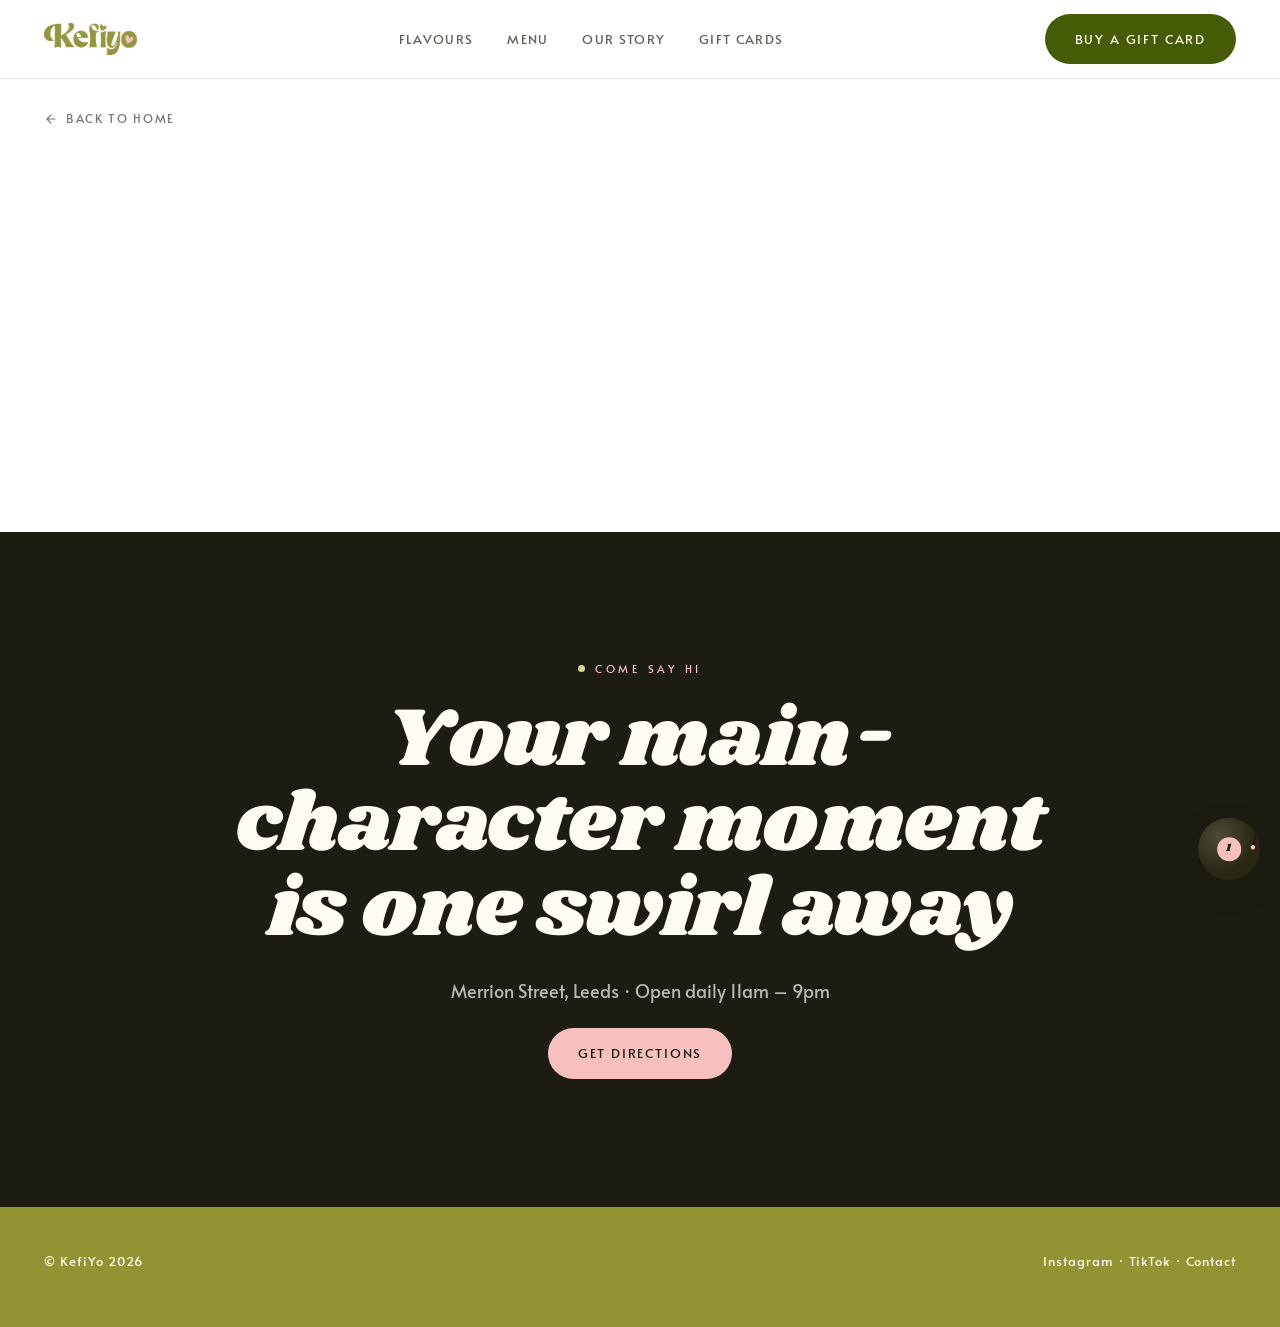
==== events.html @ 271d8703 "Add files via upload" ====
<!doctype html>
<html lang="en">
<head>
<meta charset="utf-8" />
<meta name="viewport" content="width=device-width, initial-scale=1" />

<!-- ============ SEO ============ -->
<title>Events | KefiYo — Frozen Yogurt, Açaí, Matcha &amp; Coffee in Leeds</title>
<meta name="description" content="Tastings, workshops and evenings at KefiYo — see what's coming up at our frozen yogurt, açaí, matcha and coffee counter in Leeds.">
<meta name="keywords" content="KefiYo events, Leeds events, matcha tasting Leeds, açaí workshop Leeds, frozen yogurt Leeds">
<meta name="robots" content="index, follow">
<link rel="canonical" href="https://www.kefiyo.co.uk/events.html">

<meta property="og:type" content="website">
<meta property="og:title" content="Events | KefiYo">
<meta property="og:description" content="Tastings, workshops and evenings at KefiYo — see what's coming up in Leeds.">
<meta property="og:image" content="https://www.kefiyo.co.uk/assets/images/social-media.jpeg">
<meta property="og:url" content="https://www.kefiyo.co.uk/events.html">
<meta property="og:site_name" content="KefiYo">
<meta property="og:locale" content="en_GB">

<meta name="twitter:card" content="summary_large_image">
<meta name="twitter:title" content="Events | KefiYo">
<meta name="twitter:description" content="Tastings, workshops and evenings at KefiYo — see what's coming up in Leeds.">
<meta name="twitter:image" content="https://www.kefiyo.co.uk/assets/images/social-media.jpeg">

<meta name="theme-color" content="#465b06">

<link rel="icon" type="image/png" sizes="32x32" href="assets/images/favicon/favicon-32x32.png">
<link rel="icon" type="image/png" sizes="16x16" href="assets/images/favicon/favicon-16x16.png">
<link rel="apple-touch-icon" sizes="180x180" href="assets/images/favicon/apple-touch-icon.png">
<link rel="icon" href="assets/images/favicon/favicon.ico">
<link rel="manifest" href="assets/images/favicon/site.webmanifest">

<link rel="preconnect" href="https://fonts.googleapis.com">
<link rel="preconnect" href="https://fonts.gstatic.com" crossorigin>
<link href="https://fonts.googleapis.com/css2?family=Shrikhand&family=Alata&display=swap" rel="stylesheet">
<link rel="stylesheet" href="css/style.css">
</head>
<body>

<header>
  <div class="wrap navin">
    <a href="index.html" class="logo"><img src="assets/images/logo.png" alt="KefiYo" style="height:32px;width:auto;display:block"></a>
    <nav class="navlinks" id="navLinks"></nav>
    <a href="index.html#gift" class="btn navcta" id="navCta"></a>
  </div>
</header>

<div class="wrap" style="padding-top:28px">
  <a href="index.html" class="back-link">
    <svg viewBox="0 0 24 24" fill="none" stroke="currentColor" stroke-width="2" stroke-linecap="round" stroke-linejoin="round"><path d="M19 12H5M12 19l-7-7 7-7"/></svg>
    Back to home
  </a>
</div>

<div class="wrap menu-page-hero" id="eventsHero"></div>

<section>
  <div class="wrap">
    <div class="menubar" id="eventsFilter"></div>
    <div class="menu" id="eventsList"></div>
  </div>
</section>

<!-- FINAL CTA -->
<section class="finalcta">
  <div class="wrap final" id="finalContent"></div>
</section>

<footer>
  <div class="wrap" id="siteFooter"></div>
</footer>

<nav class="island" id="islandNav"></nav>

<!-- VINYL MUSIC PLAYER -->
<div class="vinyl-player" id="vinylPlayer">
  <div class="vinyl-disc" id="vinylDisc" role="button" aria-label="Play/pause music" tabindex="0">
    <div class="vinyl-label" id="vinylLabel"><span class="fallback">1</span></div>
    <div class="tonearm" aria-hidden="true">
      <svg viewBox="0 0 34 34" xmlns="http://www.w3.org/2000/svg">
        <circle cx="30" cy="4" r="3.4" fill="#1d1c11"/>
        <line x1="30" y1="4" x2="6" y2="30" stroke="#1d1c11" stroke-width="2.4" stroke-linecap="round"/>
        <circle cx="6" cy="30" r="2.2" fill="#f7c0bf"/>
      </svg>
    </div>
  </div>
  <div class="vinyl-panel">
    <div class="vinyl-meta">
      <span class="t" id="vinylTitle">Track One</span>
      <span class="a" id="vinylArtist">KefiYo Radio</span>
      <span class="vinyl-status" id="vinylStatus"></span>
    </div>
    <div class="vinyl-controls">
      <button id="vinylPrevBtn" aria-label="Previous track">
        <svg viewBox="0 0 24 24" fill="currentColor"><path d="M6 6h2v12H6zM20 6v12L10 12z"/></svg>
      </button>
      <button id="vinylPlayBtn" class="play-btn" aria-label="Play/pause">
        <svg viewBox="0 0 24 24" fill="currentColor"><path d="M8 5v14l11-7z"/></svg>
      </button>
      <button id="vinylNextBtn" aria-label="Next track">
        <svg viewBox="0 0 24 24" fill="currentColor"><path d="M16 6h2v12h-2zM4 6v12l10-6z"/></svg>
      </button>
    </div>
  </div>
  <audio id="vinylAudio" preload="none"></audio>
</div>

<script src="js/content.js"></script>
<script src="js/events-content.js"></script>
<script src="js/script.js"></script>
</body>
</html>
---- css/style.css ----
:root{
  --wasabi:#929433;
  --pink:#f7c0bf;
  --matcha:#d8d79a;
  --cream:#fdfbf2;
  --ink:#1d1c11;
  --deep:#465b06;
  --white:#ffffff;
  --line:rgba(29,28,17,.10);
}
*{box-sizing:border-box;margin:0;padding:0}
html{scroll-behavior:smooth}
body{background:var(--white);color:var(--ink);font-family:'Alata',system-ui,sans-serif;-webkit-font-smoothing:antialiased;overflow-x:hidden;font-size:16px;line-height:1.6}
.d{font-family:'Shrikhand',cursive;font-weight:400}
img,video{display:block;width:100%;height:100%;object-fit:cover}
a{color:inherit;text-decoration:none}
.wrap{max-width:1240px;margin:0 auto;padding:0 24px}
section{padding:clamp(72px,10vw,150px) 0}
.lede{font-size:clamp(15px,1.4vw,18px);color:rgba(29,28,17,.62);max-width:52ch;line-height:1.7}
.eyebrow{font-size:11px;letter-spacing:.34em;text-transform:uppercase;color:var(--wasabi)}
.eyebrow::before{content:"";display:inline-block;width:7px;height:7px;border-radius:50%;background:var(--pink);margin-right:10px;vertical-align:1px}
h2{font-family:'Shrikhand',cursive;font-weight:400;font-size:clamp(30px,4.6vw,60px);line-height:1.02;letter-spacing:-.01em}
/* Big headings (h1/h2/h3) default to pink instead of plain ink.
   Anywhere a heading already has its own color (the green "a little
   better" in the hero, or the cream headings on the dark gift/final
   sections) that more specific rule wins and stays untouched. */
h1,h2,h3{color:var(--pink)}
.btn{display:inline-flex;align-items:center;gap:10px;background:var(--deep);color:var(--cream);border-radius:999px;padding:15px 30px;font-size:13px;letter-spacing:.14em;text-transform:uppercase;transition:.25s}
.btn:hover{background:var(--wasabi)}
.btn.ghost{background:transparent;color:var(--ink);border:1px solid var(--line)}
.btn.ghost:hover{background:var(--cream);border-color:var(--wasabi)}

/* nav */
header{position:sticky;top:0;z-index:70;background:rgba(255,255,255,.86);backdrop-filter:blur(14px);border-bottom:1px solid var(--line)}
.navin{display:flex;align-items:center;justify-content:space-between;height:78px}
.logo{font-family:'Shrikhand',cursive;font-size:26px;color:var(--deep);display:inline-flex;align-items:center}
.navlinks{display:none;gap:34px;font-size:13px;letter-spacing:.1em;text-transform:uppercase;color:rgba(29,28,17,.7)}
.navlinks a:hover{color:var(--deep)}
.navcta{display:none}
@media(min-width:920px){.navlinks{display:flex}.navcta{display:inline-flex}}
@media(max-width:919px){.navin{justify-content:center}}

/* hero */
.hero{padding:clamp(28px,5vw,64px) 0 0}
.heroin{display:grid;gap:clamp(24px,4vw,54px);align-items:end}
.herotop{display:grid;gap:20px;justify-items:center;text-align:center}
.hero h1{font-family:'Shrikhand',cursive;font-size:clamp(42px,9vw,120px);line-height:.95;letter-spacing:-.02em;max-width:16ch}
.hero h1 em{font-style:normal;color:var(--wasabi)}
.herostage{position:relative;border-radius:36px;overflow:hidden;height:clamp(360px,62vh,620px);background:var(--matcha)}
.herostage video{filter:saturate(1.05)}
.floatpill{position:absolute;background:var(--white);border-radius:999px;padding:12px 20px;font-size:12px;letter-spacing:.14em;text-transform:uppercase;box-shadow:0 12px 30px rgba(29,28,17,.14)}
.fp1{left:24px;top:24px;background:var(--matcha);color:var(--ink)}
.fp2{right:24px;bottom:24px;background:var(--pink)}
.strip{display:flex;flex-wrap:wrap;justify-content:center;gap:10px 34px;padding-top:26px;font-size:12px;letter-spacing:.2em;text-transform:uppercase;color:rgba(29,28,17,.5)}

/* flavours */
.flavhead{display:grid;gap:14px;justify-items:center;text-align:center;margin-bottom:clamp(32px,5vw,64px)}
.flavgrid{display:grid;grid-template-columns:repeat(2,1fr);align-items:start;gap:18px 16px}
@media(min-width:640px){.flavgrid{gap:22px 20px}}
@media(min-width:900px){.flavgrid{grid-template-columns:repeat(4,1fr);gap:28px}}
.flav{display:grid;grid-template-rows:auto auto 1fr;gap:12px;text-align:left;align-self:start}
.flav .ph{position:relative;overflow:hidden;border-radius:26px;background:var(--cream);padding-top:133.333%}
.flav .ph img{position:absolute;inset:0;width:100%;height:100%;object-fit:cover;transition:transform .6s ease}
.flav:hover .ph img{transform:scale(1.05)}
.flav:nth-child(2) .ph{background:var(--pink)}
.flav:nth-child(3) .ph{background:var(--matcha)}
.tag{position:absolute;top:14px;left:14px;z-index:2;border-radius:999px;padding:7px 14px;font-size:10.5px;letter-spacing:.18em;text-transform:uppercase;white-space:nowrap}
.t1{background:var(--pink);color:var(--ink)}
.t2{background:var(--wasabi);color:var(--cream)}
.t3{background:var(--deep);color:var(--cream)}
.t4{background:var(--matcha);color:var(--ink)}
.flav h3{font-family:'Shrikhand',cursive;font-weight:400;font-size:20px;line-height:1.2;margin:0}
@media(min-width:640px){.flav h3{font-size:22px}}
@media(min-width:900px){.flav h3{font-size:23px}}
.flav p{font-size:14px;color:rgba(29,28,17,.58);line-height:1.55;margin:0}

/* quiet band */
.band{background:var(--cream)}
.bandin{display:grid;gap:clamp(26px,4vw,60px);align-items:center}
@media(min-width:900px){.bandin{grid-template-columns:1.05fr .95fr}}
.bandmedia{border-radius:32px;overflow:hidden;aspect-ratio:4/3;background:var(--matcha)}
.bandtext{display:grid;gap:20px}
.tickers{display:grid;gap:12px;padding-top:8px}
.tick{display:flex;gap:14px;align-items:center;border-top:1px solid var(--line);padding-top:14px;font-size:14px;color:rgba(29,28,17,.68)}
.tick b{font-family:'Shrikhand',cursive;font-weight:400;font-size:13px;width:40px;height:40px;min-width:40px;display:grid;place-items:center;border-radius:50%}
.tick:nth-child(1) b{background:var(--matcha);color:var(--ink)}
.tick:nth-child(2) b{background:var(--pink);color:var(--ink)}
.tick:nth-child(3) b{background:var(--wasabi);color:var(--cream)}

/* menu */
#menu{background:color-mix(in srgb, var(--matcha) 16%, var(--white))}
.menubar{display:flex;flex-wrap:wrap;gap:8px;justify-content:center;margin-bottom:clamp(28px,4vw,52px)}
.chip{border:1px solid var(--line);border-radius:999px;padding:9px 20px 9px 16px;font-size:12px;letter-spacing:.16em;text-transform:uppercase;color:rgba(29,28,17,.65);cursor:pointer;transition:.2s;background:var(--white);display:inline-flex;align-items:center;gap:9px}
.chip svg{width:17px;height:17px;flex:none}
.menubar .chip:nth-child(1) svg{color:var(--pink)}
.menubar .chip:nth-child(2) svg{color:var(--wasabi)}
.menubar .chip:nth-child(3) svg{color:var(--deep)}
.menubar .chip:nth-child(4) svg{color:var(--matcha)}
.chip.on svg{color:var(--cream)}
.chip:hover{border-color:var(--wasabi);color:var(--deep)}
.chip.on{background:var(--wasabi);color:var(--cream);border-color:var(--wasabi)}
.menu{display:grid;gap:0}
.row{display:grid;grid-template-columns:1fr auto;gap:16px;align-items:baseline;padding:22px 8px;border-top:1px solid color-mix(in srgb, var(--ink) 12%, transparent);transition:.2s;border-radius:14px}
.row:last-child{border-bottom:1px solid color-mix(in srgb, var(--ink) 12%, transparent)}
.row:hover{background:rgba(255,255,255,.85);padding-left:18px}
.row.is-hidden{display:none}
.row h4{font-size:17px;font-weight:400}
.row h4::before{content:"";display:inline-block;width:8px;height:8px;border-radius:50%;margin-right:12px;vertical-align:2px}
.row:nth-child(3n+1) h4::before{background:var(--pink)}
.row:nth-child(3n+2) h4::before{background:var(--matcha)}
.row:nth-child(3n) h4::before{background:var(--wasabi)}
.row span{font-size:13px;color:rgba(29,28,17,.5);display:block;margin-top:4px}
.row h4 .badge{display:inline-block;background:var(--pink);color:var(--ink);border-radius:999px;font-size:9.5px;letter-spacing:.14em;text-transform:uppercase;padding:5px 11px;margin-left:10px;vertical-align:2px;line-height:1.4;margin-top:0}
.price{font-family:'Shrikhand',cursive;font-weight:400;color:var(--wasabi);font-size:16px}
.menufoot{display:flex;justify-content:center;padding-top:clamp(28px,4vw,48px)}

/* insta */
.igsection{background:color-mix(in srgb, var(--pink) 20%, var(--white));position:relative;overflow:hidden}
.igsection .flavhead{position:relative;margin-bottom:clamp(28px,4vw,48px)}
.igsection .eyebrow{color:var(--wasabi);display:inline-flex;align-items:center;gap:8px}
.igsection .eyebrow::before{content:none}
.igsection .eyebrow svg{width:16px;height:16px;flex:none}
.igsection h2{color:var(--ink)}
.ig-sticker{position:absolute;top:-18px;right:2%;width:clamp(90px,11vw,128px);aspect-ratio:1;background:var(--cream);border:3px solid var(--ink);border-radius:50%;display:grid;place-items:center;text-align:center;line-height:1.15;font-family:'Shrikhand',cursive;font-weight:400;font-size:clamp(11px,1.2vw,14px);color:var(--ink);transform:rotate(-8deg);animation:igwobble 6s ease-in-out infinite;padding:10px;box-shadow:0 12px 26px rgba(29,28,17,.16)}
@keyframes igwobble{50%{transform:rotate(6deg) translateY(-6px)}}
@media(max-width:640px){.ig-sticker{position:static;margin:0 auto 16px;transform:rotate(-6deg)}}
.igrid{display:grid;grid-template-columns:repeat(2,1fr);gap:10px}
@media(min-width:800px){.igrid{grid-template-columns:repeat(4,1fr)}}
.igrid > *{aspect-ratio:4/5;border-radius:20px;overflow:hidden;background:var(--white);box-shadow:0 14px 30px rgba(29,28,17,.12);transition:transform .3s ease}
.igrid > *:hover{transform:translateY(-6px)}
.ig-follow{display:flex;justify-content:center;margin-top:clamp(28px,4vw,44px)}
.ig-follow-btn{display:inline-flex;align-items:center;gap:10px;background:var(--ink);color:var(--cream)}
.ig-follow-btn:hover{background:var(--deep)}
.ig-follow-btn svg{width:18px;height:18px;flex:none}

/* gift card */
.gift{background:var(--deep);color:var(--cream);border-radius:clamp(28px,4vw,48px);padding:clamp(30px,5vw,72px);display:grid;gap:clamp(26px,4vw,56px)}
@media(min-width:900px){.gift{grid-template-columns:1fr 1fr;align-items:center}}
.gift h2{color:var(--cream)}
.gift p{color:rgba(253,251,242,.72);max-width:44ch}
.cardart{border-radius:26px;overflow:hidden;aspect-ratio:16/10;background:var(--matcha);position:relative;display:flex;flex-direction:column;align-items:center;justify-content:center;gap:18px;padding:28px}
.cardart-logo{height:clamp(30px,4.5vw,46px);width:auto;object-fit:contain}
.cardart .amt{font-family:'Shrikhand',cursive;font-size:clamp(20px,2.6vw,30px);color:var(--deep);text-align:center;letter-spacing:.01em}
.cardart.cardart-images{display:grid;grid-auto-flow:column;grid-auto-columns:1fr;gap:4px;padding:0;background:var(--cream)}
.cardart.cardart-images img{width:100%;height:100%;object-fit:cover;display:block}

.cardart-slider{padding:0;background:var(--cream);position:relative}
.cardart-slides{position:relative;width:100%;height:100%}
.cardart-slides img{position:absolute;inset:0;width:100%;height:100%;object-fit:cover;opacity:0;transition:opacity .4s ease}
.cardart-slides img.active{opacity:1}
.cardart-nav{position:absolute;top:50%;transform:translateY(-50%);width:32px;height:32px;border-radius:50%;border:none;background:rgba(29,28,17,.5);color:var(--cream);display:grid;place-items:center;cursor:pointer;transition:.2s}
.cardart-nav:hover{background:rgba(29,28,17,.75)}
.cardart-nav svg{width:16px;height:16px}
.cardart-nav.prev{left:12px}
.cardart-nav.next{right:12px}
.cardart-dots{position:absolute;bottom:12px;left:50%;transform:translateX(-50%);display:flex;gap:7px;z-index:2}
.cardart-dots .dot{width:7px;height:7px;border-radius:50%;background:rgba(253,251,242,.55);cursor:pointer;transition:.2s;border:1px solid rgba(29,28,17,.15)}
.cardart-dots .dot.active{background:var(--cream);width:18px;border-radius:4px}
.giftbtn{background:var(--pink);color:var(--ink);margin-top:24px}
.giftbtn:hover{background:var(--matcha)}
.gift .giftnote{margin-top:12px;font-size:12px;letter-spacing:.1em;text-transform:uppercase;color:rgba(253,251,242,.55)}

/* final CTA + footer */
.finalcta{background:var(--ink);padding-bottom:clamp(72px,10vw,150px)}
.finalcta .final{text-align:center;display:grid;gap:22px;justify-items:center}
.finalcta .eyebrow{color:var(--pink)}
.finalcta .eyebrow::before{background:var(--matcha)}
.finalcta h2{font-size:clamp(34px,6.5vw,84px);max-width:14ch;color:var(--cream)}
.finalcta .lede{color:rgba(253,251,242,.7)}
.finalcta .btn{background:var(--pink);color:var(--ink)}
.finalcta .btn:hover{background:var(--matcha)}
footer{background:var(--wasabi);color:var(--cream);padding:44px 0 130px}
footer .wrap{display:flex;flex-wrap:wrap;gap:14px;justify-content:space-between;font-size:12.5px;letter-spacing:.08em}
@media(min-width:920px){footer{padding:44px 0 56px}}

/* mobile island */
.island{position:fixed;left:50%;transform:translateX(-50%);bottom:16px;z-index:90;display:flex;gap:6px;background:rgba(29,28,17,.94);backdrop-filter:blur(10px);border-radius:999px;padding:7px;box-shadow:0 14px 34px rgba(29,28,17,.28);max-width:calc(100vw - 24px);white-space:nowrap}
.island a{color:var(--cream);font-size:11.5px;letter-spacing:.14em;text-transform:uppercase;padding:11px 15px;border-radius:999px;white-space:nowrap;flex:none}
.island a.hi{background:var(--pink);color:var(--ink)}
@media(min-width:920px){.island{display:none}}
@media(max-width:380px){.island{gap:3px;padding:6px}.island a{font-size:10.5px;padding:10px 11px}}

/* ============================= */
/* vinyl music player             */
/* ============================= */
.vinyl-player{position:fixed;right:20px;bottom:20px;z-index:95;display:flex;align-items:center;flex-direction:row-reverse}
.vinyl-disc{position:relative;width:62px;height:62px;border-radius:50%;cursor:pointer;flex:none;box-shadow:0 10px 26px rgba(29,28,17,.32);background:
  radial-gradient(circle at center, var(--cream) 0 14%, var(--ink) 15% 16%, #2a2812 16% 100%),
  repeating-radial-gradient(circle at center, rgba(255,255,255,.05) 0 2px, transparent 2px 5px);
  animation:vinylspin 3.4s linear infinite;
  animation-play-state:paused;
}
.vinyl-player.playing .vinyl-disc{animation-play-state:running}
.vinyl-disc::before{content:"";position:absolute;inset:0;border-radius:50%;background:radial-gradient(circle at 34% 30%, rgba(255,255,255,.16), transparent 60%)}
.vinyl-label{position:absolute;top:50%;left:50%;width:38%;height:38%;transform:translate(-50%,-50%);border-radius:50%;background:var(--pink);display:grid;place-items:center;overflow:hidden}
.vinyl-label img{width:100%;height:100%;object-fit:cover}
.vinyl-label .fallback{font-family:'Shrikhand',cursive;font-size:11px;color:var(--ink)}
@keyframes vinylspin{to{transform:rotate(360deg)}}

.tonearm{position:absolute;top:-9px;right:-6px;width:34px;height:34px;transform-origin:88% 12%;transform:rotate(-28deg);transition:transform .35s cubic-bezier(.4,0,.2,1);pointer-events:none}
.vinyl-player.playing .tonearm{transform:rotate(6deg)}
.tonearm svg{width:100%;height:100%}

.vinyl-panel{max-width:0;opacity:0;overflow:hidden;transition:max-width .35s ease,opacity .25s ease,margin .35s ease;background:rgba(29,28,17,.94);backdrop-filter:blur(10px);border-radius:20px;color:var(--cream);display:flex;align-items:center;gap:12px;white-space:nowrap}
.vinyl-player.open .vinyl-panel{max-width:280px;opacity:1;margin-right:12px;padding:10px 14px}
.vinyl-meta{display:grid;line-height:1.25;min-width:0}
.vinyl-meta .t{font-size:12.5px;overflow:hidden;text-overflow:ellipsis}
.vinyl-meta .a{font-size:10.5px;color:rgba(253,251,242,.6);text-transform:uppercase;letter-spacing:.08em}
.vinyl-controls{display:flex;align-items:center;gap:6px}
.vinyl-controls button{background:none;border:none;color:var(--cream);cursor:pointer;display:grid;place-items:center;width:26px;height:26px;border-radius:50%;transition:.2s}
.vinyl-controls button:hover{background:rgba(255,255,255,.12)}
.vinyl-controls svg{width:15px;height:15px}
.vinyl-controls .play-btn svg{width:17px;height:17px}

@media(max-width:919px){
  .vinyl-player{right:14px;bottom:82px}
  .vinyl-player.open .vinyl-panel{max-width:220px}
}

/* ============================= */
/* full menu page                 */
/* ============================= */
.menu-page-hero{padding:clamp(44px,7vw,84px) 0 8px;text-align:center;display:grid;gap:14px;justify-items:center}
.menu-page-hero h1{font-family:'Shrikhand',cursive;font-size:clamp(36px,6.5vw,72px);line-height:1}
.menu-category{margin-bottom:clamp(48px,6vw,76px)}
.menu-category-head{display:flex;align-items:center;gap:12px;margin-bottom:18px}
.menu-category-head svg{width:24px;height:24px;flex:none}
.menu-category:nth-of-type(1) .menu-category-head svg{color:var(--pink)}
.menu-category:nth-of-type(2) .menu-category-head svg{color:var(--wasabi)}
.menu-category:nth-of-type(3) .menu-category-head svg{color:var(--deep)}
.menu-category:nth-of-type(4) .menu-category-head svg{color:var(--matcha)}
.menu-category:nth-of-type(5) .menu-category-head svg{color:var(--pink)}
.menu-category h3{font-family:'Shrikhand',cursive;font-weight:400;font-size:clamp(22px,2.8vw,32px)}
.back-link{display:inline-flex;align-items:center;gap:8px;font-size:12px;letter-spacing:.14em;text-transform:uppercase;color:rgba(29,28,17,.6)}
.back-link:hover{color:var(--deep)}
.back-link svg{width:14px;height:14px}
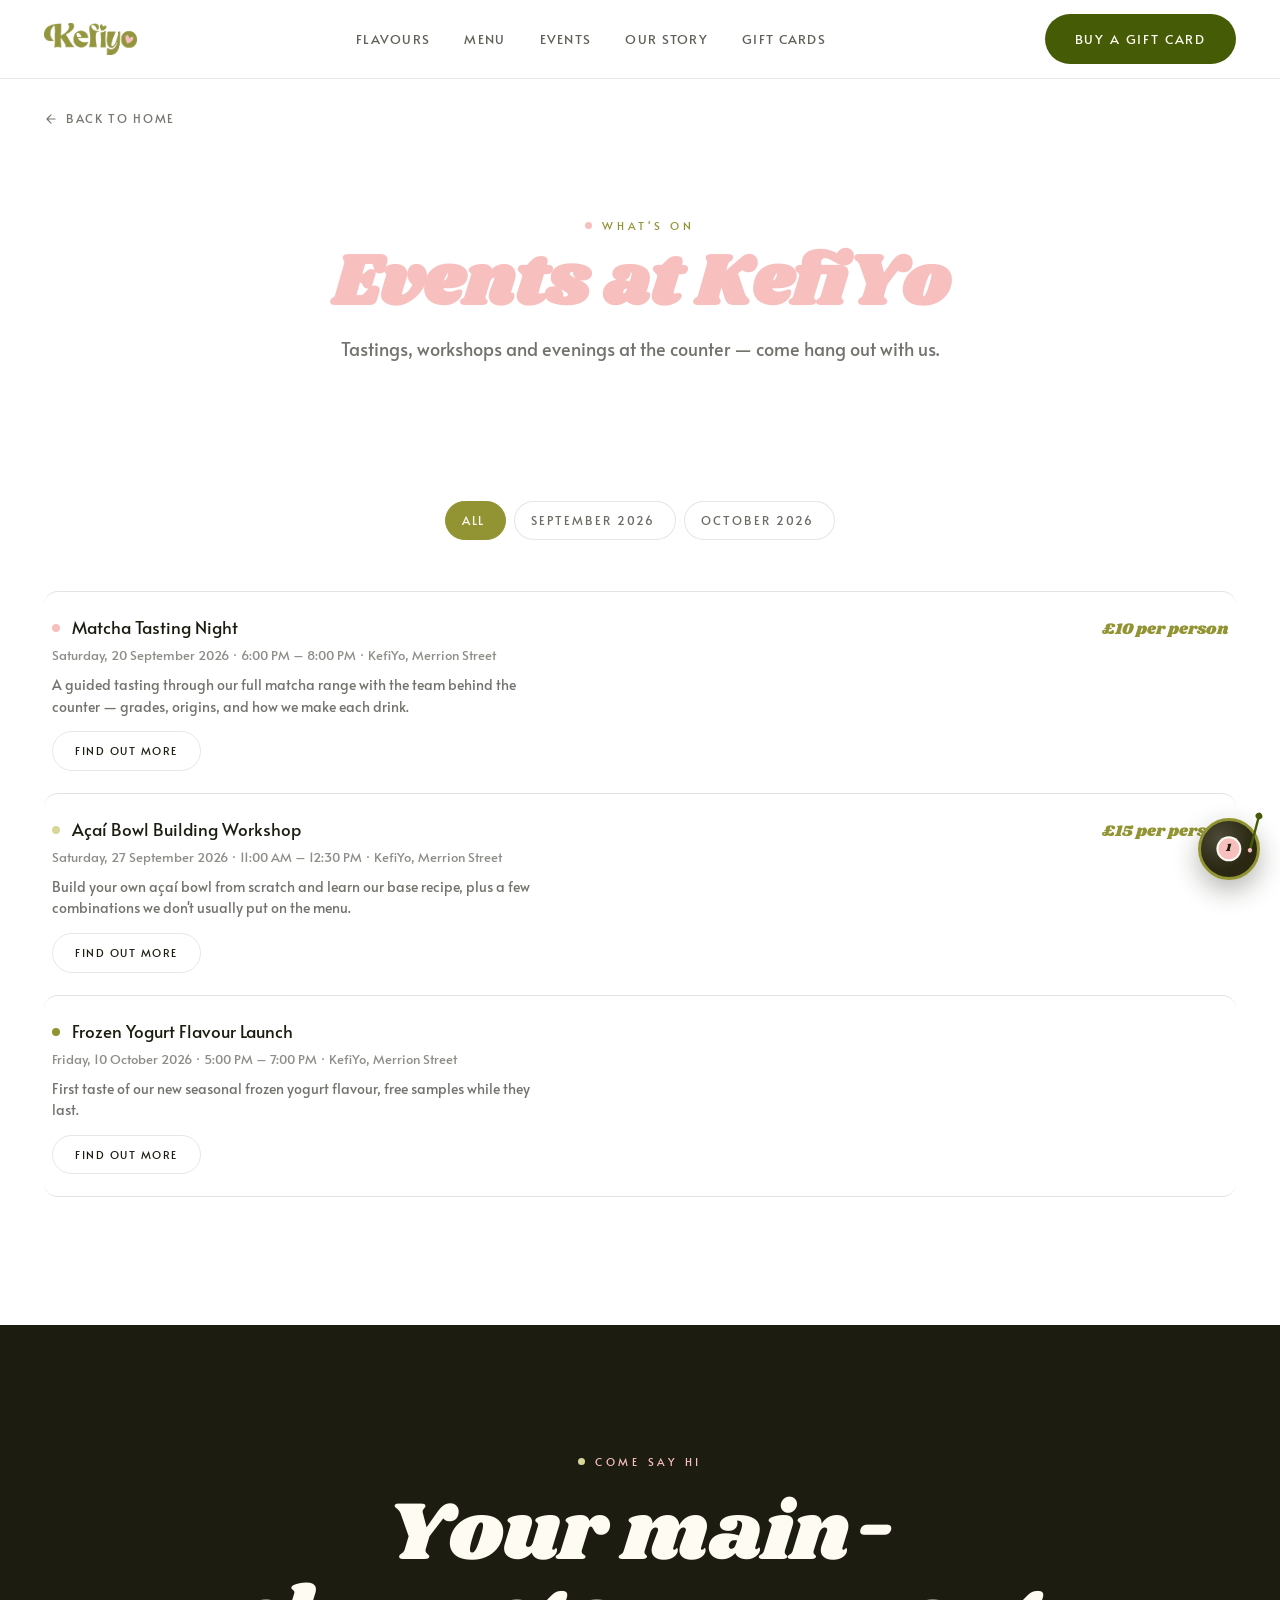
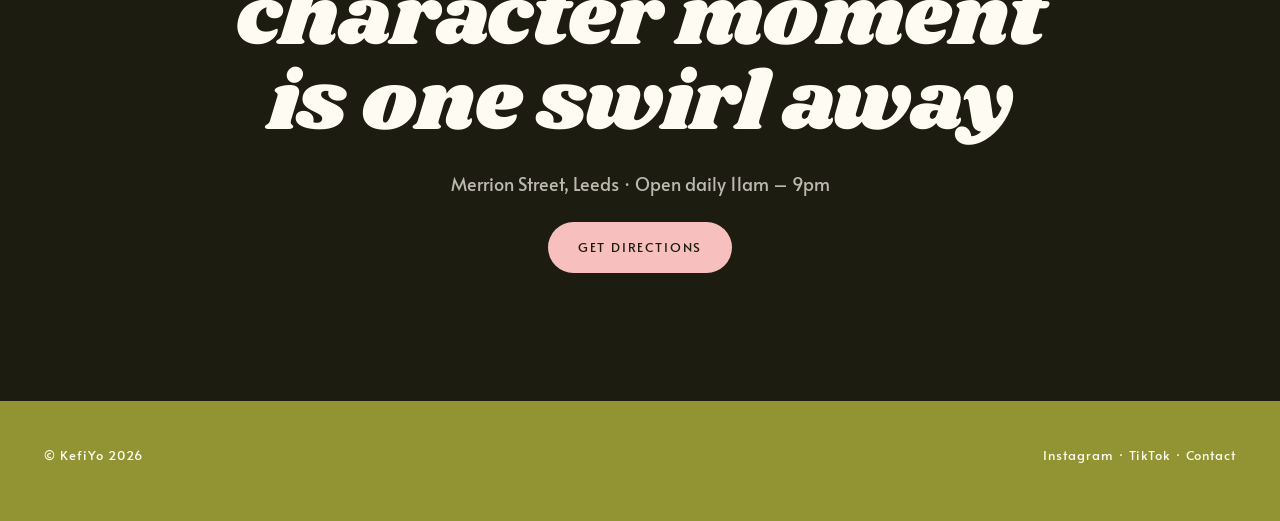
==== commit 46621ba2: "Add files via upload" ====
--- a/events.html
+++ b/events.html
@@ -80,8 +80,8 @@
     <div class="vinyl-label" id="vinylLabel"><span class="fallback">1</span></div>
     <div class="tonearm" aria-hidden="true">
       <svg viewBox="0 0 34 34" xmlns="http://www.w3.org/2000/svg">
-        <circle cx="30" cy="4" r="3.4" fill="#1d1c11"/>
-        <line x1="30" y1="4" x2="6" y2="30" stroke="#1d1c11" stroke-width="2.4" stroke-linecap="round"/>
+        <circle cx="30" cy="4" r="3.4" fill="#465b06"/>
+        <line x1="30" y1="4" x2="6" y2="30" stroke="#465b06" stroke-width="2.4" stroke-linecap="round"/>
         <circle cx="6" cy="30" r="2.2" fill="#f7c0bf"/>
       </svg>
     </div>
--- a/css/style.css
+++ b/css/style.css
@@ -104,6 +104,8 @@
 .row:last-child{border-bottom:1px solid color-mix(in srgb, var(--ink) 12%, transparent)}
 .row:hover{background:rgba(255,255,255,.85);padding-left:18px}
 .row.is-hidden{display:none}
+.row .event-desc{margin-top:8px;font-size:13.5px;color:rgba(29,28,17,.62);line-height:1.6;max-width:56ch}
+.row .event-cta{margin-top:14px;padding:10px 22px;font-size:11px}
 .row h4{font-size:17px;font-weight:400}
 .row h4::before{content:"";display:inline-block;width:8px;height:8px;border-radius:50%;margin-right:12px;vertical-align:2px}
 .row:nth-child(3n+1) h4::before{background:var(--pink)}
@@ -184,7 +186,7 @@
 /* vinyl music player             */
 /* ============================= */
 .vinyl-player{position:fixed;right:20px;bottom:20px;z-index:95;display:flex;align-items:center;flex-direction:row-reverse}
-.vinyl-disc{position:relative;width:62px;height:62px;border-radius:50%;cursor:pointer;flex:none;box-shadow:0 10px 26px rgba(29,28,17,.32);background:
+.vinyl-disc{position:relative;width:62px;height:62px;border-radius:50%;cursor:pointer;flex:none;box-shadow:0 10px 26px rgba(29,28,17,.32);border:3px solid var(--wasabi);background:
   radial-gradient(circle at center, var(--cream) 0 14%, var(--ink) 15% 16%, #2a2812 16% 100%),
   repeating-radial-gradient(circle at center, rgba(255,255,255,.05) 0 2px, transparent 2px 5px);
   animation:vinylspin 3.4s linear infinite;
@@ -192,7 +194,7 @@
 }
 .vinyl-player.playing .vinyl-disc{animation-play-state:running}
 .vinyl-disc::before{content:"";position:absolute;inset:0;border-radius:50%;background:radial-gradient(circle at 34% 30%, rgba(255,255,255,.16), transparent 60%)}
-.vinyl-label{position:absolute;top:50%;left:50%;width:38%;height:38%;transform:translate(-50%,-50%);border-radius:50%;background:var(--pink);display:grid;place-items:center;overflow:hidden}
+.vinyl-label{position:absolute;top:50%;left:50%;width:38%;height:38%;transform:translate(-50%,-50%);border-radius:50%;background:var(--pink);display:grid;place-items:center;overflow:hidden;box-shadow:0 0 0 2px var(--cream)}
 .vinyl-label img{width:100%;height:100%;object-fit:cover}
 .vinyl-label .fallback{font-family:'Shrikhand',cursive;font-size:11px;color:var(--ink)}
 @keyframes vinylspin{to{transform:rotate(360deg)}}
@@ -201,14 +203,15 @@
 .vinyl-player.playing .tonearm{transform:rotate(6deg)}
 .tonearm svg{width:100%;height:100%}
 
-.vinyl-panel{max-width:0;opacity:0;overflow:hidden;transition:max-width .35s ease,opacity .25s ease,margin .35s ease;background:rgba(29,28,17,.94);backdrop-filter:blur(10px);border-radius:20px;color:var(--cream);display:flex;align-items:center;gap:12px;white-space:nowrap}
+.vinyl-panel{max-width:0;opacity:0;overflow:hidden;transition:max-width .35s ease,opacity .25s ease,margin .35s ease;background:var(--deep);border-left:3px solid var(--pink);backdrop-filter:blur(10px);border-radius:0 20px 20px 0;color:var(--cream);display:flex;align-items:center;gap:12px;white-space:nowrap}
 .vinyl-player.open .vinyl-panel{max-width:280px;opacity:1;margin-right:12px;padding:10px 14px}
 .vinyl-meta{display:grid;line-height:1.25;min-width:0}
-.vinyl-meta .t{font-size:12.5px;overflow:hidden;text-overflow:ellipsis}
-.vinyl-meta .a{font-size:10.5px;color:rgba(253,251,242,.6);text-transform:uppercase;letter-spacing:.08em}
+.vinyl-meta .t{font-size:12.5px;overflow:hidden;text-overflow:ellipsis;color:var(--cream)}
+.vinyl-meta .a{font-size:10.5px;color:var(--matcha);text-transform:uppercase;letter-spacing:.08em}
+.vinyl-status{color:var(--pink)}
 .vinyl-controls{display:flex;align-items:center;gap:6px}
 .vinyl-controls button{background:none;border:none;color:var(--cream);cursor:pointer;display:grid;place-items:center;width:26px;height:26px;border-radius:50%;transition:.2s}
-.vinyl-controls button:hover{background:rgba(255,255,255,.12)}
+.vinyl-controls button:hover{background:rgba(247,192,191,.28);color:var(--pink)}
 .vinyl-controls svg{width:15px;height:15px}
 .vinyl-controls .play-btn svg{width:17px;height:17px}
 
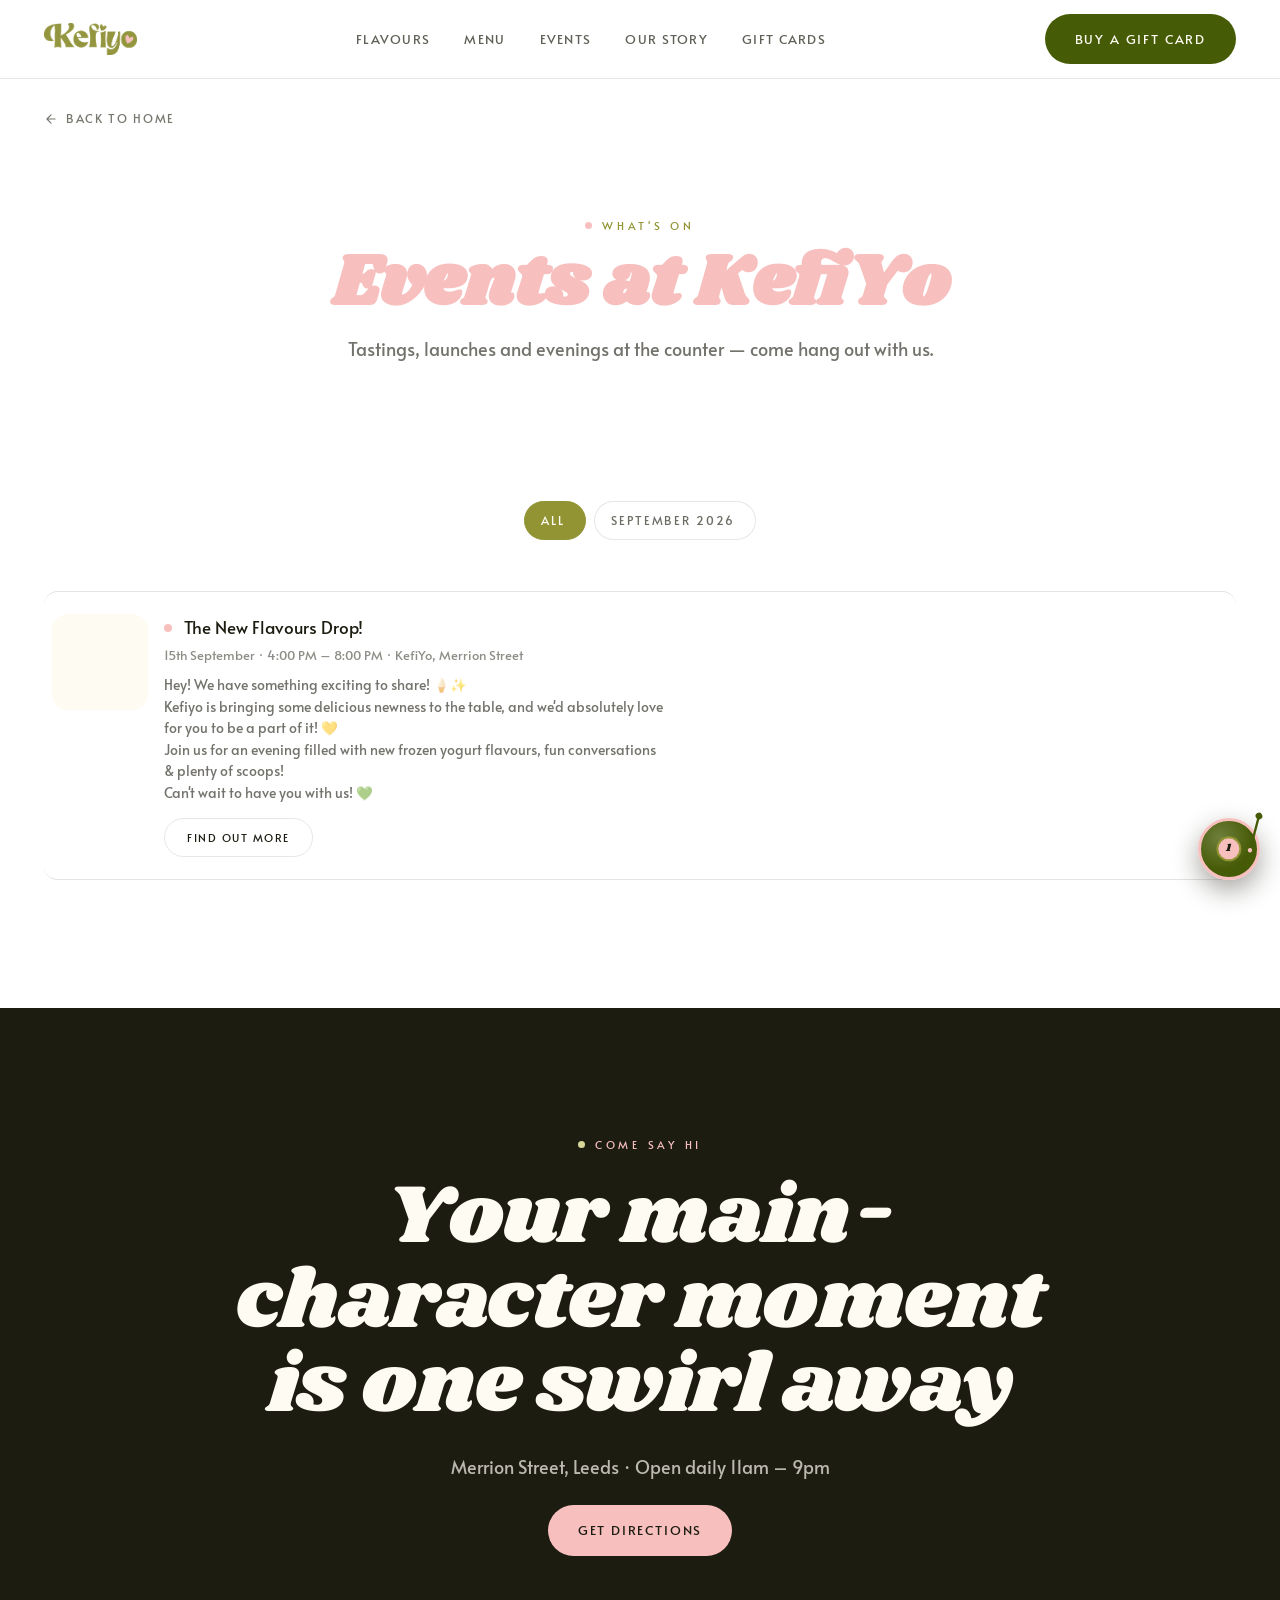
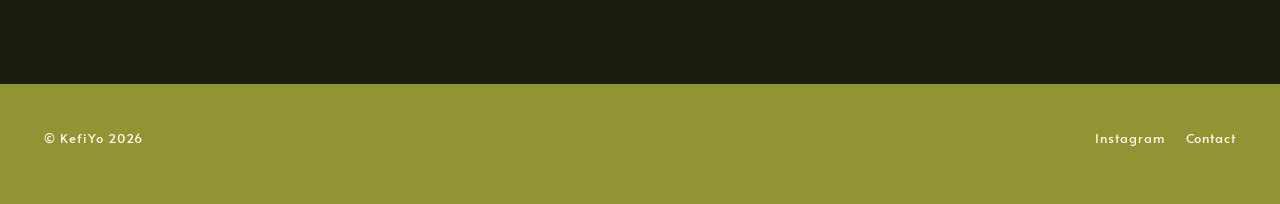
==== commit 1b9fd9a6: "Add files via upload" ====
--- a/events.html
+++ b/events.html
@@ -59,7 +59,7 @@
 <section>
   <div class="wrap">
     <div class="menubar" id="eventsFilter"></div>
-    <div class="menu" id="eventsList"></div>
+    <div class="eventslist" id="eventsList"></div>
   </div>
 </section>
 
--- a/css/style.css
+++ b/css/style.css
@@ -106,6 +106,15 @@
 .row.is-hidden{display:none}
 .row .event-desc{margin-top:8px;font-size:13.5px;color:rgba(29,28,17,.62);line-height:1.6;max-width:56ch}
 .row .event-cta{margin-top:14px;padding:10px 22px;font-size:11px}
+.row.has-media{grid-template-columns:96px 1fr auto;align-items:start}
+.event-media{width:96px;aspect-ratio:1/1;border-radius:16px;overflow:hidden;background:var(--cream);flex:none}
+.event-media img,.event-media video{width:100%;height:100%;object-fit:cover;display:block}
+@media(max-width:560px){
+  .row.has-media{grid-template-columns:1fr auto;grid-template-areas:"media media" "body price"}
+  .row.has-media .event-media{grid-area:media;width:100%;aspect-ratio:16/9;margin-bottom:12px}
+  .row.has-media > div:not(.event-media){grid-area:body}
+  .row.has-media > .price{grid-area:price}
+}
 .row h4{font-size:17px;font-weight:400}
 .row h4::before{content:"";display:inline-block;width:8px;height:8px;border-radius:50%;margin-right:12px;vertical-align:2px}
 .row:nth-child(3n+1) h4::before{background:var(--pink)}
@@ -173,28 +182,31 @@
 .finalcta .btn:hover{background:var(--matcha)}
 footer{background:var(--wasabi);color:var(--cream);padding:44px 0 130px}
 footer .wrap{display:flex;flex-wrap:wrap;gap:14px;justify-content:space-between;font-size:12.5px;letter-spacing:.08em}
+.footer-links{display:flex;gap:20px}
+.footer-links a:hover{color:var(--ink)}
 @media(min-width:920px){footer{padding:44px 0 56px}}
 
 /* mobile island */
-.island{position:fixed;left:50%;transform:translateX(-50%);bottom:16px;z-index:90;display:flex;gap:6px;background:rgba(29,28,17,.94);backdrop-filter:blur(10px);border-radius:999px;padding:7px;box-shadow:0 14px 34px rgba(29,28,17,.28);max-width:calc(100vw - 24px);white-space:nowrap}
-.island a{color:var(--cream);font-size:11.5px;letter-spacing:.14em;text-transform:uppercase;padding:11px 15px;border-radius:999px;white-space:nowrap;flex:none}
+.island{position:fixed;left:50%;transform:translateX(-50%);bottom:16px;z-index:90;display:flex;gap:4px;background:rgba(29,28,17,.94);backdrop-filter:blur(10px);border-radius:999px;padding:6px;box-shadow:0 14px 34px rgba(29,28,17,.28);max-width:calc(100vw - 20px);overflow-x:auto;scrollbar-width:none;-ms-overflow-style:none}
+.island::-webkit-scrollbar{display:none}
+.island a{color:var(--cream);font-size:11px;letter-spacing:.12em;text-transform:uppercase;padding:10px 13px;border-radius:999px;white-space:nowrap;flex:none}
 .island a.hi{background:var(--pink);color:var(--ink)}
+@media(max-width:400px){.island{gap:3px;padding:5px}.island a{font-size:9.5px;letter-spacing:.08em;padding:9px 10px}}
 @media(min-width:920px){.island{display:none}}
-@media(max-width:380px){.island{gap:3px;padding:6px}.island a{font-size:10.5px;padding:10px 11px}}
 
 /* ============================= */
 /* vinyl music player             */
 /* ============================= */
 .vinyl-player{position:fixed;right:20px;bottom:20px;z-index:95;display:flex;align-items:center;flex-direction:row-reverse}
-.vinyl-disc{position:relative;width:62px;height:62px;border-radius:50%;cursor:pointer;flex:none;box-shadow:0 10px 26px rgba(29,28,17,.32);border:3px solid var(--wasabi);background:
-  radial-gradient(circle at center, var(--cream) 0 14%, var(--ink) 15% 16%, #2a2812 16% 100%),
-  repeating-radial-gradient(circle at center, rgba(255,255,255,.05) 0 2px, transparent 2px 5px);
+.vinyl-disc{position:relative;width:62px;height:62px;border-radius:50%;cursor:pointer;flex:none;box-shadow:0 10px 26px rgba(29,28,17,.4);border:3px solid var(--pink);background:
+  radial-gradient(circle at center, var(--cream) 0 14%, var(--wasabi) 15% 16%, var(--deep) 16% 100%),
+  repeating-radial-gradient(circle at center, rgba(247,192,191,.16) 0 2px, transparent 2px 5px);
   animation:vinylspin 3.4s linear infinite;
   animation-play-state:paused;
 }
 .vinyl-player.playing .vinyl-disc{animation-play-state:running}
-.vinyl-disc::before{content:"";position:absolute;inset:0;border-radius:50%;background:radial-gradient(circle at 34% 30%, rgba(255,255,255,.16), transparent 60%)}
-.vinyl-label{position:absolute;top:50%;left:50%;width:38%;height:38%;transform:translate(-50%,-50%);border-radius:50%;background:var(--pink);display:grid;place-items:center;overflow:hidden;box-shadow:0 0 0 2px var(--cream)}
+.vinyl-disc::before{content:"";position:absolute;inset:0;border-radius:50%;background:radial-gradient(circle at 34% 30%, rgba(255,255,255,.22), transparent 60%)}
+.vinyl-label{position:absolute;top:50%;left:50%;width:38%;height:38%;transform:translate(-50%,-50%);border-radius:50%;background:var(--pink);display:grid;place-items:center;overflow:hidden;box-shadow:0 0 0 2px var(--wasabi)}
 .vinyl-label img{width:100%;height:100%;object-fit:cover}
 .vinyl-label .fallback{font-family:'Shrikhand',cursive;font-size:11px;color:var(--ink)}
 @keyframes vinylspin{to{transform:rotate(360deg)}}
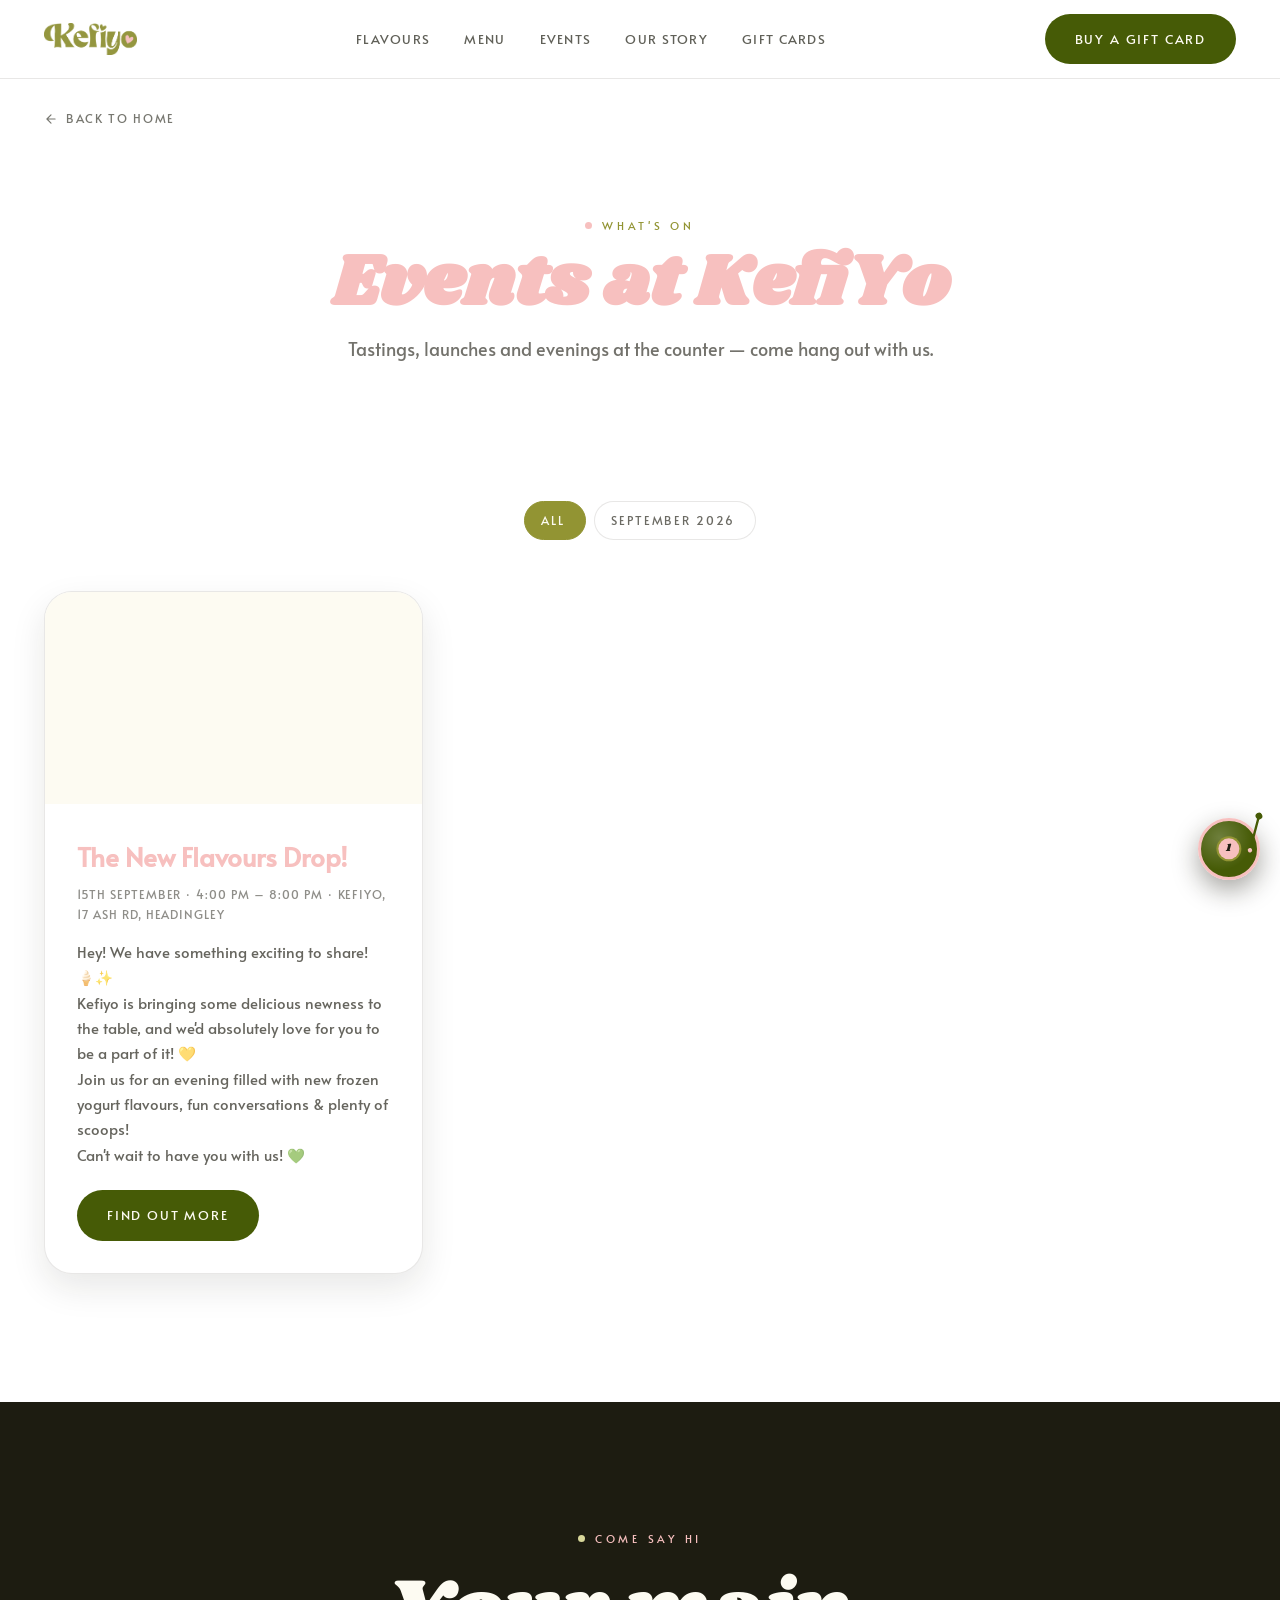
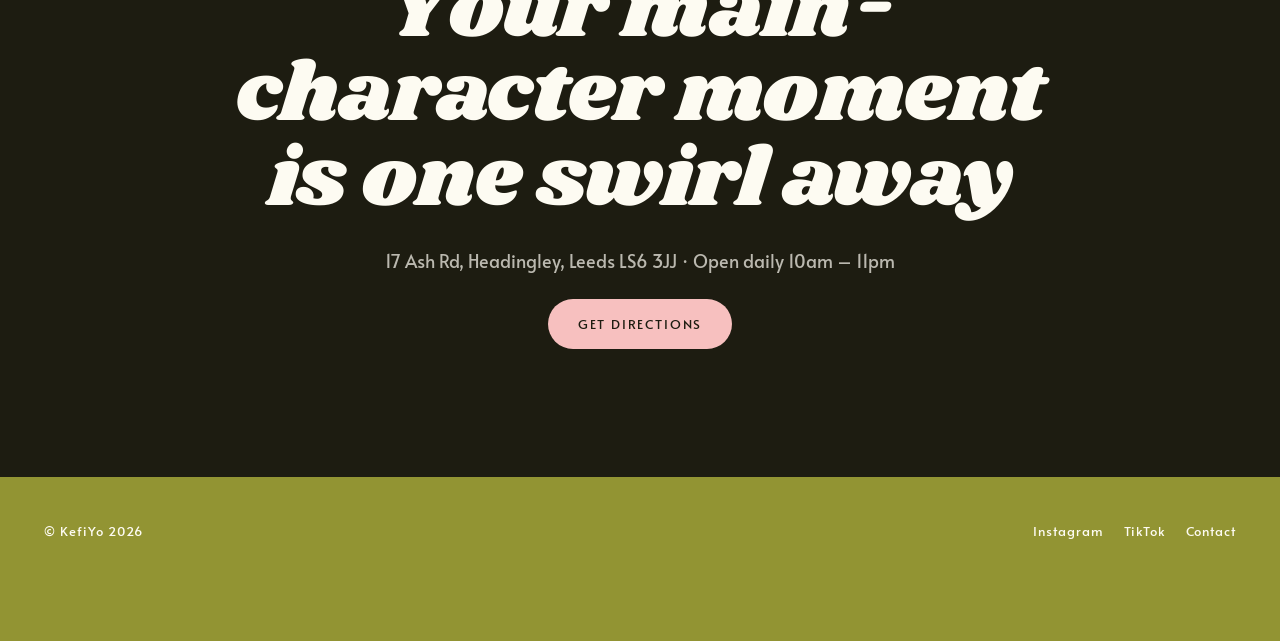
==== commit 9cd98a44: "Add files via upload" ====
--- a/events.html
+++ b/events.html
@@ -3,6 +3,16 @@
 <head>
 <meta charset="utf-8" />
 <meta name="viewport" content="width=device-width, initial-scale=1" />
+
+<!-- Google tag (gtag.js) -->
+<script async src="https://www.googletagmanager.com/gtag/js?id=G-3LNMB49K26"></script>
+<script>
+  window.dataLayer = window.dataLayer || [];
+  function gtag(){dataLayer.push(arguments);}
+  gtag('js', new Date());
+
+  gtag('config', 'G-3LNMB49K26');
+</script>
 
 <!-- ============ SEO ============ -->
 <title>Events | KefiYo — Frozen Yogurt, Açaí, Matcha &amp; Coffee in Leeds</title>
--- a/css/style.css
+++ b/css/style.css
@@ -106,24 +106,32 @@
 .row.is-hidden{display:none}
 .row .event-desc{margin-top:8px;font-size:13.5px;color:rgba(29,28,17,.62);line-height:1.6;max-width:56ch}
 .row .event-cta{margin-top:14px;padding:10px 22px;font-size:11px}
-.row.has-media{grid-template-columns:96px 1fr auto;align-items:start}
-.event-media{width:96px;aspect-ratio:1/1;border-radius:16px;overflow:hidden;background:var(--cream);flex:none}
-.event-media img,.event-media video{width:100%;height:100%;object-fit:cover;display:block}
-@media(max-width:560px){
-  .row.has-media{grid-template-columns:1fr auto;grid-template-areas:"media media" "body price"}
-  .row.has-media .event-media{grid-area:media;width:100%;aspect-ratio:16/9;margin-bottom:12px}
-  .row.has-media > div:not(.event-media){grid-area:body}
-  .row.has-media > .price{grid-area:price}
-}
 .row h4{font-size:17px;font-weight:400}
 .row h4::before{content:"";display:inline-block;width:8px;height:8px;border-radius:50%;margin-right:12px;vertical-align:2px}
 .row:nth-child(3n+1) h4::before{background:var(--pink)}
 .row:nth-child(3n+2) h4::before{background:var(--matcha)}
 .row:nth-child(3n) h4::before{background:var(--wasabi)}
-.row span{font-size:13px;color:rgba(29,28,17,.5);display:block;margin-top:4px}
+.row span{font-size:14.5px;color:rgba(29,28,17,.68);line-height:1.65;display:block;margin-top:6px;max-width:60ch}
+.row span strong{color:var(--deep);font-weight:700;letter-spacing:.03em}
 .row h4 .badge{display:inline-block;background:var(--pink);color:var(--ink);border-radius:999px;font-size:9.5px;letter-spacing:.14em;text-transform:uppercase;padding:5px 11px;margin-left:10px;vertical-align:2px;line-height:1.4;margin-top:0}
 .price{font-family:'Shrikhand',cursive;font-weight:400;color:var(--wasabi);font-size:16px}
 .menufoot{display:flex;justify-content:center;padding-top:clamp(28px,4vw,48px)}
+
+/* flavour listicle (pills instead of comma-separated text) */
+.flavour-tags{display:flex;flex-wrap:wrap;gap:8px;margin-top:10px}
+.flavour-tag{background:var(--wasabi);color:var(--cream);border-radius:999px;padding:8px 16px;font-size:12px;font-weight:700;letter-spacing:.05em;text-transform:uppercase}
+
+/* highlighted item (e.g. flavour of the day) */
+.row.row-highlight{background:color-mix(in srgb, var(--pink) 18%, var(--white));border-radius:18px;padding:22px 20px;margin:6px 0;border-top:none}
+.row.row-highlight:hover{background:color-mix(in srgb, var(--pink) 24%, var(--white));padding-left:20px}
+.row.row-highlight h4{position:relative;padding-left:0}
+.row.row-highlight h4::before{content:"Today";position:static;display:inline-block;width:auto;height:auto;border-radius:999px;background:var(--deep);color:var(--cream);font-size:9.5px;letter-spacing:.14em;text-transform:uppercase;padding:5px 11px;margin-right:10px;vertical-align:2px}
+.row.row-highlight .price{color:var(--pink);font-size:20px}
+.row-sizes{display:flex;flex-direction:column;gap:2px;align-items:flex-end}
+.row-sizes .size-line{display:flex;align-items:baseline;gap:8px}
+.row-sizes .size-label{font-size:10px;text-transform:uppercase;letter-spacing:.08em;color:rgba(29,28,17,.5)}
+.row-sizes .size-price{font-family:'Shrikhand',cursive;font-weight:400;color:var(--wasabi);font-size:16px}
+.row.row-highlight .row-sizes .size-price{color:var(--pink);font-size:18px}
 
 /* insta */
 .igsection{background:color-mix(in srgb, var(--pink) 20%, var(--white));position:relative;overflow:hidden}
@@ -154,7 +162,6 @@
 .cardart .amt{font-family:'Shrikhand',cursive;font-size:clamp(20px,2.6vw,30px);color:var(--deep);text-align:center;letter-spacing:.01em}
 .cardart.cardart-images{display:grid;grid-auto-flow:column;grid-auto-columns:1fr;gap:4px;padding:0;background:var(--cream)}
 .cardart.cardart-images img{width:100%;height:100%;object-fit:cover;display:block}
-
 .cardart-slider{padding:0;background:var(--cream);position:relative}
 .cardart-slides{position:relative;width:100%;height:100%}
 .cardart-slides img{position:absolute;inset:0;width:100%;height:100%;object-fit:cover;opacity:0;transition:opacity .4s ease}
@@ -180,11 +187,11 @@
 .finalcta .lede{color:rgba(253,251,242,.7)}
 .finalcta .btn{background:var(--pink);color:var(--ink)}
 .finalcta .btn:hover{background:var(--matcha)}
-footer{background:var(--wasabi);color:var(--cream);padding:44px 0 130px}
+footer{background:var(--wasabi);color:var(--cream);padding:44px 0 165px}
 footer .wrap{display:flex;flex-wrap:wrap;gap:14px;justify-content:space-between;font-size:12.5px;letter-spacing:.08em}
 .footer-links{display:flex;gap:20px}
 .footer-links a:hover{color:var(--ink)}
-@media(min-width:920px){footer{padding:44px 0 56px}}
+@media(min-width:920px){footer{padding:44px 0 100px}}
 
 /* mobile island */
 .island{position:fixed;left:50%;transform:translateX(-50%);bottom:16px;z-index:90;display:flex;gap:4px;background:rgba(29,28,17,.94);backdrop-filter:blur(10px);border-radius:999px;padding:6px;box-shadow:0 14px 34px rgba(29,28,17,.28);max-width:calc(100vw - 20px);overflow-x:auto;scrollbar-width:none;-ms-overflow-style:none}
@@ -249,3 +256,20 @@
 .back-link{display:inline-flex;align-items:center;gap:8px;font-size:12px;letter-spacing:.14em;text-transform:uppercase;color:rgba(29,28,17,.6)}
 .back-link:hover{color:var(--deep)}
 .back-link svg{width:14px;height:14px}
+
+/* ============================= */
+/* events page                    */
+/* ============================= */
+.eventslist{display:grid;grid-template-columns:1fr;align-items:start;gap:24px;margin-top:clamp(28px,4vw,44px)}
+@media(min-width:900px){.eventslist{grid-template-columns:repeat(3,1fr);gap:28px}}
+.event-card{border-radius:28px;overflow:hidden;background:var(--white);border:1px solid var(--line);box-shadow:0 14px 34px rgba(29,28,17,.10);transition:.2s;align-self:start}
+.event-card.is-hidden{display:none}
+.event-card-media{width:100%;aspect-ratio:16/9;background:var(--cream);overflow:hidden}
+.event-card-media img,.event-card-media video{width:100%;height:100%;object-fit:cover;display:block}
+.event-card-body{padding:clamp(22px,3vw,32px)}
+.event-card-top{display:flex;flex-wrap:wrap;align-items:baseline;justify-content:space-between;gap:10px 16px}
+.event-card-top h3{font-size:clamp(20px,2.4vw,26px)}
+.event-card-top .price{font-family:'Shrikhand',cursive;font-weight:400;color:var(--wasabi);font-size:16px;white-space:nowrap}
+.event-meta{margin-top:8px;font-size:12px;letter-spacing:.08em;text-transform:uppercase;color:rgba(29,28,17,.5)}
+.event-desc{margin-top:16px;font-size:14.5px;line-height:1.75;color:rgba(29,28,17,.68);max-width:64ch}
+.event-cta{margin-top:22px}
